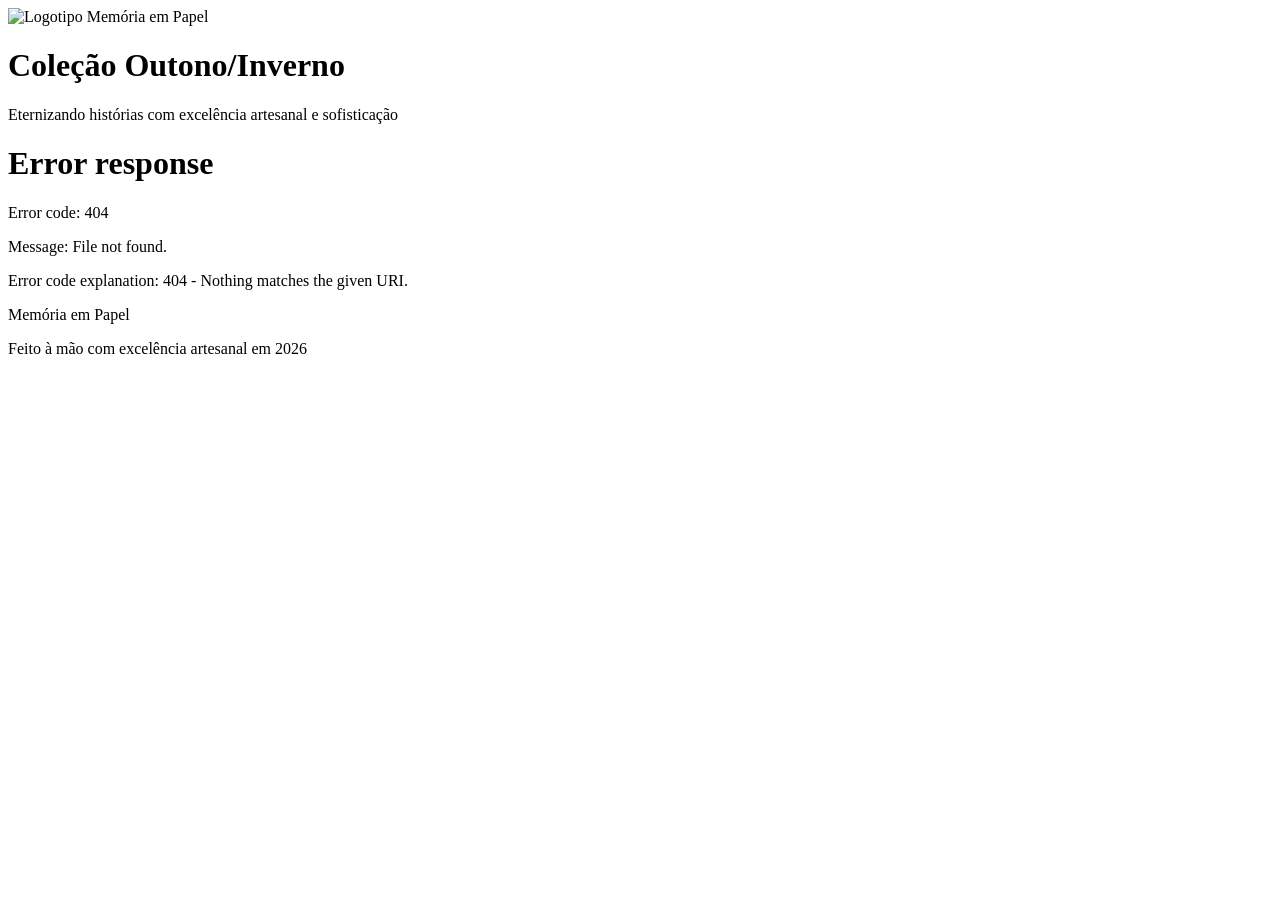
==== Index.html @ 8643e404 "Create Index.html" ====
<!DOCTYPE html>
<html lang="pt-BR">
<head>
  <meta charset="UTF-8">
  <meta name="viewport" content="width=device-width, initial-scale=1.0">
  <title>Catálogo Memória em Papel</title>
  <link rel="stylesheet" href="estilo.css">
</head>
<body>

    <div class="container_principal">

        <header class="cabecalho_catalogo">
            <img src="assets/marca/Logotipo.png" alt="Logotipo Memória em Papel" class="logo-img">
            <h1 class="titulo_cabecalho">Coleção Outono/Inverno</h1>
            <div class="divisor_cabecalho"></div>
            <p class="subtitulo_cabecalho">Eternizando histórias com excelência artesanal e sofisticação</p>
        </header>

        <main class="corpo_catalogo">
            <div id="album_animais"></div>
        </main>

        <footer class="rodape_catalogo">
            <p class="link_rodape">Memória em Papel</p>
            <p class="creditos_rodape">Feito à mão com excelência artesanal em 2026</p>
        </footer>

    </div>

    <script>
        fetch('produtos/album_animais.html')
            .then(res => res.text())
            .then(data => {
            document.getElementById('album_animais').innerHTML = data;
            });
    </script>
    <script>
        fetch('produtos/album_fazendinha.html')
            .then(res => res.text())
            .then(data => {
            document.getElementById('album_fazendinha').innerHTML = data;
            });
    </script>
    <script>
        // 1. OUVINTE GLOBAL DE CLIQUES
        // Ele escuta qualquer clique na página inteira.
        document.addEventListener('click', function(event) {
            
            // Verifica se o clique foi em uma seta (ou dentro dela)
            const seta = event.target.closest('.scroll-arrow');
            if (!seta) return; // Se não foi seta, ignora.

            // 2. ENCONTRAR O CARROSSEL CORRETO
            // A partir da seta, subimos até o container pai e descemos até o scroll.
            const carouselContainer = seta.closest('.carousel-container');
            if (!carouselContainer) return;

            const scrollContainer = carouselContainer.querySelector('.preview-scroll');
            if (!scrollContainer) return;

            // 3. EXECUTAR A ROLAGEM
            
            // Descobre a direção: Direita (1), Esquerda (-1)
            const direcao = seta.classList.contains('arrow-right') ? 1 : -1;
            
            // Descobre a largura de uma página (clientWidth pega a largura visível)
            const larguraPagina = scrollContainer.firstElementChild.clientWidth;
            
            // Calcula a nova posição
            const novaPosicao = scrollContainer.scrollLeft + (larguraPagina * direcao);
            
            // Rola suavemente
            scrollContainer.scrollTo({
                left: novaPosicao,
                behavior: 'smooth' // Animação
            });
        });

        // 2. FUNÇÃO GENÉRICA PARA CARREGAR PRODUTOS (FETCH)
        function carregarProduto(url, containerId) {
            fetch(url)
                .then(res => res.text())
                .then(data => {
                    const container = document.getElementById(containerId);
                    if (container) {
                        container.innerHTML = data;
                        // O ouvinte global acima cuidará dos cliques automaticamente.
                    }
                });
        }

        // 3. CARREGAR OS PRODUTOS
        carregarProduto('produtos/album_animais.html', 'album_animais');
        // Adicione outros quando criar os arquivos:
        // carregarProduto('produtos/album_fazendinha.html', 'album_fazendinha'); 
    </script>

</body>
</html>
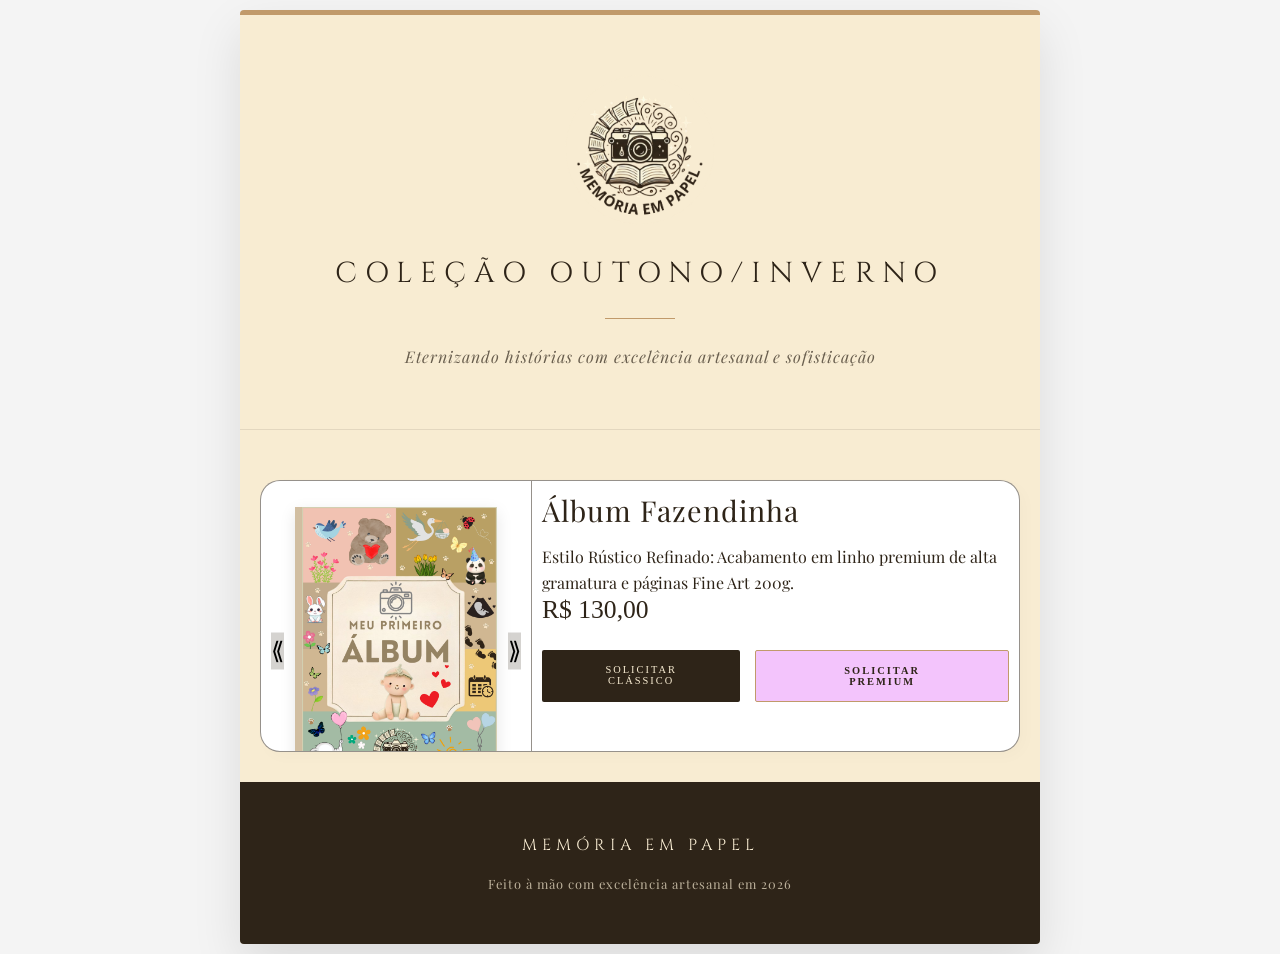
==== commit ec60e4fd: "Atualizacao" ====
--- a/Index.html
+++ b/Index.html
@@ -97,4 +97,4 @@
     </script>
 
 </body>
-</html>
+</html>
--- a/estilo.css
+++ b/estilo.css
@@ -0,0 +1,397 @@
+@import url('https://fonts.googleapis.com/css2?family=Cinzel:wght@400;600&family=Playfair+Display:ital,wght@0,400;0,600;1,400&display=swap');
+
+/* --- ESTILOS GERAIS --- */
+body {
+  margin: 0;
+  padding: 0;
+  /* FUNDO EXTERNO: Cinza muito claro para emoldurar o catálogo */
+  background-color: #F4F4F4;
+  font-family: 'Playfair Display', Georgia, serif;
+  -webkit-font-smoothing: antialiased;
+  -moz-osx-font-smoothing: grayscale;
+}
+
+/* --- CONTAINER PRINCIPAL --- */
+.container_principal {
+  max-width: 800px; /* Largura máxima maior para computadores */
+  width: 90%; /* Ocupa 90% da largura em telas menores que 800px */
+  margin: 10px auto; /* Centraliza horizontalmente e dá margem vertical */
+  padding: 0;
+  /* FUNDO DO CATÁLOGO: O Creme de Baunilha da marca */
+  background-color: #F8ECD2;
+  color: #2E2418;
+  box-shadow: 0 20px 50px rgba(0,0,0,0.1); /* Sombra para profundidade */
+  border-radius: 4px;
+  overflow: hidden;
+  border-top: 5px solid #C19A6B; /* Linha dourada no topo */
+}
+
+/* --- ESTILOS DE TEXTO E ELEMENTOS --- */
+h1, h2, h3 { 
+  margin: 0; 
+  font-weight: 400; 
+}
+
+p { 
+  margin: 0; 
+  font-weight: 300; 
+  line-height: 1.6; 
+}
+
+a { 
+  text-decoration: none; 
+  transition: background-color 0.3s ease, color 0.3s ease; 
+}
+
+/* --- CABEÇALHO (HEADER) --- */
+.cabecalho_catalogo {
+  text-align: center;
+  padding: 60px 20px;
+  border-bottom: 1px solid rgba(46, 36, 24, 0.1);
+}
+
+.logo-img {
+  max-width: 150px;
+  margin-bottom: 25px;
+  border-radius: 50%;
+}
+
+.titulo_cabecalho {
+  font-size: 1.8em;
+  text-transform: uppercase;
+  letter-spacing: 8px;
+  font-family: 'Cinzel', serif;
+}
+
+.divisor_cabecalho {
+  width: 70px;
+  height: 1px;
+  background: #C19A6B;
+  margin: 25px auto;
+}
+
+.subtitulo_cabecalho {
+  font-style: italic;
+  opacity: 0.7;
+  font-size: 1em;
+  letter-spacing: 1px;
+}
+
+/* --- ÁREA DE CONTEÚDO (MAIN) --- */
+.corpo_catalogo {
+  padding: 50px 20px 20px 20px;
+}
+
+/* --- CARD DE PRODUTO --- */
+.cartao_produto {
+  display: flex; /* Layout padrão em linha para computadores */
+  background: #FFF;
+  border: 1px solid rgba(46, 36, 24, 0.5);
+  border-radius: 20px;
+  overflow: hidden;
+  max-height: 350px;
+  box-shadow: 5px 5px 15px rgba(0,0,0,0.02);
+  margin: 0 0 10px 0; /* Margem inferior entre os cards */
+}
+
+.cartão_foto {
+  flex: 1; /* Ocupa uma parte proporcional */
+  background: #E8DCC4;
+  display: flex;
+  align-items: center;
+  justify-content: center;
+  border-right: 1px solid rgba(46, 36, 24, 0.1);
+  padding: 20px;
+}
+
+.cartão_foto img {
+/*  width: 100%;
+  height: 100%;
+  object-fit: cover; 
+  object-position: center; */
+
+/* Forçamos a imagem a ocupar no máximo 100% da largura e altura do container,
+     mas ela pode ser menor se necessário para manter a proporção. */
+  max-width: 100%;
+  max-height: 100%;
+  
+  /* ESTA É A PROPRIEDADE CHAVE: 
+     Ela diz à imagem: "Fique o maior que puder dentro do container,
+     mas mostre-se INTEIRA. Se sobrar espaço, tudo bem, mas NÃO me corte
+     e NÃO mude minha proporção". */
+  object-fit: contain; 
+  
+  /* Garante que a foto fique centralizada */
+  display: block;
+}
+
+.cartao-informacao {
+  flex: 1.8; /* Ocupa mais espaço que a foto */
+  padding: 10px;
+  display: flex;
+  flex-direction: column;
+  justify-content: space-between;
+}
+
+.nome_produto {
+  font-size: 1.8em;
+  color: #2E2418;
+  letter-spacing: 1px;
+  margin-bottom: 15px;
+}
+
+descricao_produto {
+  font-size: 0.95em;
+  color: #4a3f35;
+  margin-bottom: 20px;
+}
+
+.preco_produto {
+  font-size: 1.6em;
+  color: #2E2418;
+  font-family: 'Georgia', serif;
+  margin-bottom: 25px;
+}
+
+/* --- BOTÕES --- */
+.botao_selecao {
+  display: flex;
+  gap: 15px;
+  margin-bottom: 30px;
+}
+
+.btn-classic {
+  flex: 1;
+  display: inline-block;
+  padding: 14px 10px;
+  background-color: #2E2418;
+  color: #F8ECD2;
+  font-size: 0.65em;
+  letter-spacing: 2px;
+  text-transform: uppercase;
+  text-align: center;
+  font-family: 'Georgia', serif;
+  border-radius: 2px;
+}
+
+.btn-classic:hover {
+  background-color: #4a3f35;
+}
+
+.btn-premium {
+  flex: 1.3;
+  display: inline-block;
+  padding: 14px 10px;
+  background-color: #F3C4FC; /* Cor Malva para destaque profissional */
+  color: #2E2418;
+  font-size: 0.65em;
+  letter-spacing: 2px;
+  font-weight: 600;
+  text-transform: uppercase;
+  text-align: center;
+  font-family: 'Georgia', serif;
+  border-radius: 2px;
+  border: 1px solid #C19A6B; /* Borda dourada sutil */
+}
+
+.btn-premium:hover {
+  background-color: #f7dfff;
+}
+
+/* --- PREVIEW INTERNO --- */
+.secao_paginas {
+  margin-top: 20px;
+  border-top: 1px solid rgba(46, 36, 24, 0.08);
+  padding-top: 20px;
+}
+
+.titulo_secao_paginas {
+  font-size: 0.65em;
+  text-transform: uppercase;
+  letter-spacing: 4px;
+  margin-bottom: 15px;
+  opacity: 0.6;
+  text-align: center;
+}
+
+.preview-section {
+  max-width: 250px;
+  max-height: 250px;
+  padding: 10px;
+  border-right-style: solid;
+  border-right-color: rgba(46, 36, 24, 0.5);
+  border-right-width: thin;
+}
+/* CONTAINER DO CARROSSEL */
+.carousel-container {
+  position: relative;
+  display: flex;
+  align-items: center;
+  justify-content: center;
+}
+
+/* O SCROLL COM 'SNAP' */
+.preview-scroll {
+  display: flex;
+  overflow-x: auto;
+  gap: 0; /* Removido o gap para o snap ser exato */
+  padding-bottom: 5px;
+  border-left: #2E2418;
+  
+  /* MÁGICA DO SNAP: Faz o scroll grudar nas páginas */
+  scroll-snap-type: x mandatory; 
+  scroll-behavior: smooth;
+  
+  -ms-overflow-style: none;
+  scrollbar-width: none;
+}
+
+.preview-scroll::-webkit-scrollbar {
+  display: none;
+}
+
+/* CADA ITEM DA PÁGINA */
+.page-item {
+  min-width: 100%; /* Ocupa a largura total do container do card */
+  display: flex;
+  justify-content: center;
+  align-items: center;
+  
+  /* Diz para o container grudar aqui */
+  scroll-snap-align: start; 
+  scroll-snap-stop: always;
+}
+
+.page-item img {
+  max-width: 90%;
+  max-height: 90%;
+  object-fit: contain; /* Garante que não corte a página interna */
+  box-shadow: 0 5px 15px rgba(0,0,0,0.1);
+  background: white;
+}
+
+/* ÍCONES DE SETAS */
+.scroll-arrow {
+  position: absolute;
+  top: 50%;
+  transform: translateY(-50%);
+  font-size: 24px;
+  color: black;
+  background-color: rgba(46, 36, 24, 0.2);
+  cursor: pointer; /* Garante que o cursor de mão apareça */
+  /* pointer-events: none;  <-- LINHA REMOVIDA PARA PERMITIR O CLIQUE */
+  z-index: 10;
+  transition: opacity 0.3s;
+  padding-bottom: 5px;
+}
+
+.arrow-left { left: 0; }
+.arrow-right { right: 0; }
+
+.carousel-container:hover .scroll-arrow {
+  opacity: 0.8;
+}
+
+/* LEGENDA DE AJUDA */
+.scroll-hint {
+  font-size: 0.6em;
+  text-transform: uppercase;
+  letter-spacing: 2px;
+  margin-top: 10px;
+  opacity: 0.5;
+  text-align: center;
+}
+
+.scroll_secao_paginas {
+  display: flex;
+  overflow-x: auto;
+  gap: 15px;
+  padding-bottom: 10px;
+  scrollbar-width: thin; /* Para Firefox */
+}
+
+/* Esconde a barra de rolagem horizontal no Chrome/Safari para um visual cleaner */
+.scroll_secao_paginas::-webkit-scrollbar {
+  height: 6px;
+}
+
+.scroll_secao_paginas::-webkit-scrollbar-thumb {
+  background-color: rgba(46, 36, 24, 0.2);
+  border-radius: 3px;
+}
+
+.scroll_secao_paginas {
+  -ms-overflow-style: none; /* Para IE/Edge antigo */
+}
+
+.pagina_secao_paginas {
+  min-width: 100px;
+  height: 125px;
+  background: white;
+  border: 1px solid rgba(46, 36, 24, 0.1);
+}
+
+/* --- RODAPÉ (FOOTER) --- */
+.rodape_catalogo {
+  background-color: #2E2418;
+  color: #F8ECD2;
+  padding: 50px 20px;
+  text-align: center;
+  border-top: 1px solid rgba(46, 36, 24, 0.3);
+}
+
+.link_rodape {
+  margin: 0;
+  font-size: 1em;
+  letter-spacing: 5px;
+  text-transform: uppercase;
+  font-family: 'Cinzel', serif;
+}
+
+.creditos_rodape {
+  margin: 15px 0 0;
+  font-size: 0.8em;
+  opacity: 0.7;
+  letter-spacing: 1px;
+}
+
+/* --- RESPONSIVIDADE (MEDIA QUERIES) --- */
+@media (max-width: 768px) {
+  /* Ajustes para tablets e celulares grandes */
+  .cartao-informacao { padding: 30px; }
+  .container_principal { margin: 20px auto; width: 95%; }
+}
+
+@media (max-width: 576px) {
+  /* Ajustes específicos para celulares */
+  .cabecalho_catalogo { padding: 40px 15px; }
+  
+  .cartao_produto {
+    flex-direction: column; /* Empilha a foto sobre as informações */
+    min-height: auto;
+  }
+
+  .cartão_foto {
+    border-right: none;
+    border-bottom: 1px solid rgba(46, 36, 24, 0.1);
+    padding: 40px 20px; /* Mais preenchimento na foto empilhada */
+  }
+
+  .cartao-informacao {
+    padding: 30px 20px; /* Menor preenchimento lateral nas informações */
+  }
+
+  .nome_produto { font-size: 1.5em; }
+  .preco_produto { font-size: 1.4em; }
+
+  .botao_selecao {
+    flex-direction: column; /* Empilha os botões */
+    gap: 10px;
+  }
+
+  .btn-classic, .btn-premium {
+    width: 100%; /* Botões ocupam a largura total */
+    padding: 15px 10px; /* Ajuste no preenchimento do botão */
+    box-sizing: border-box;
+  }
+}
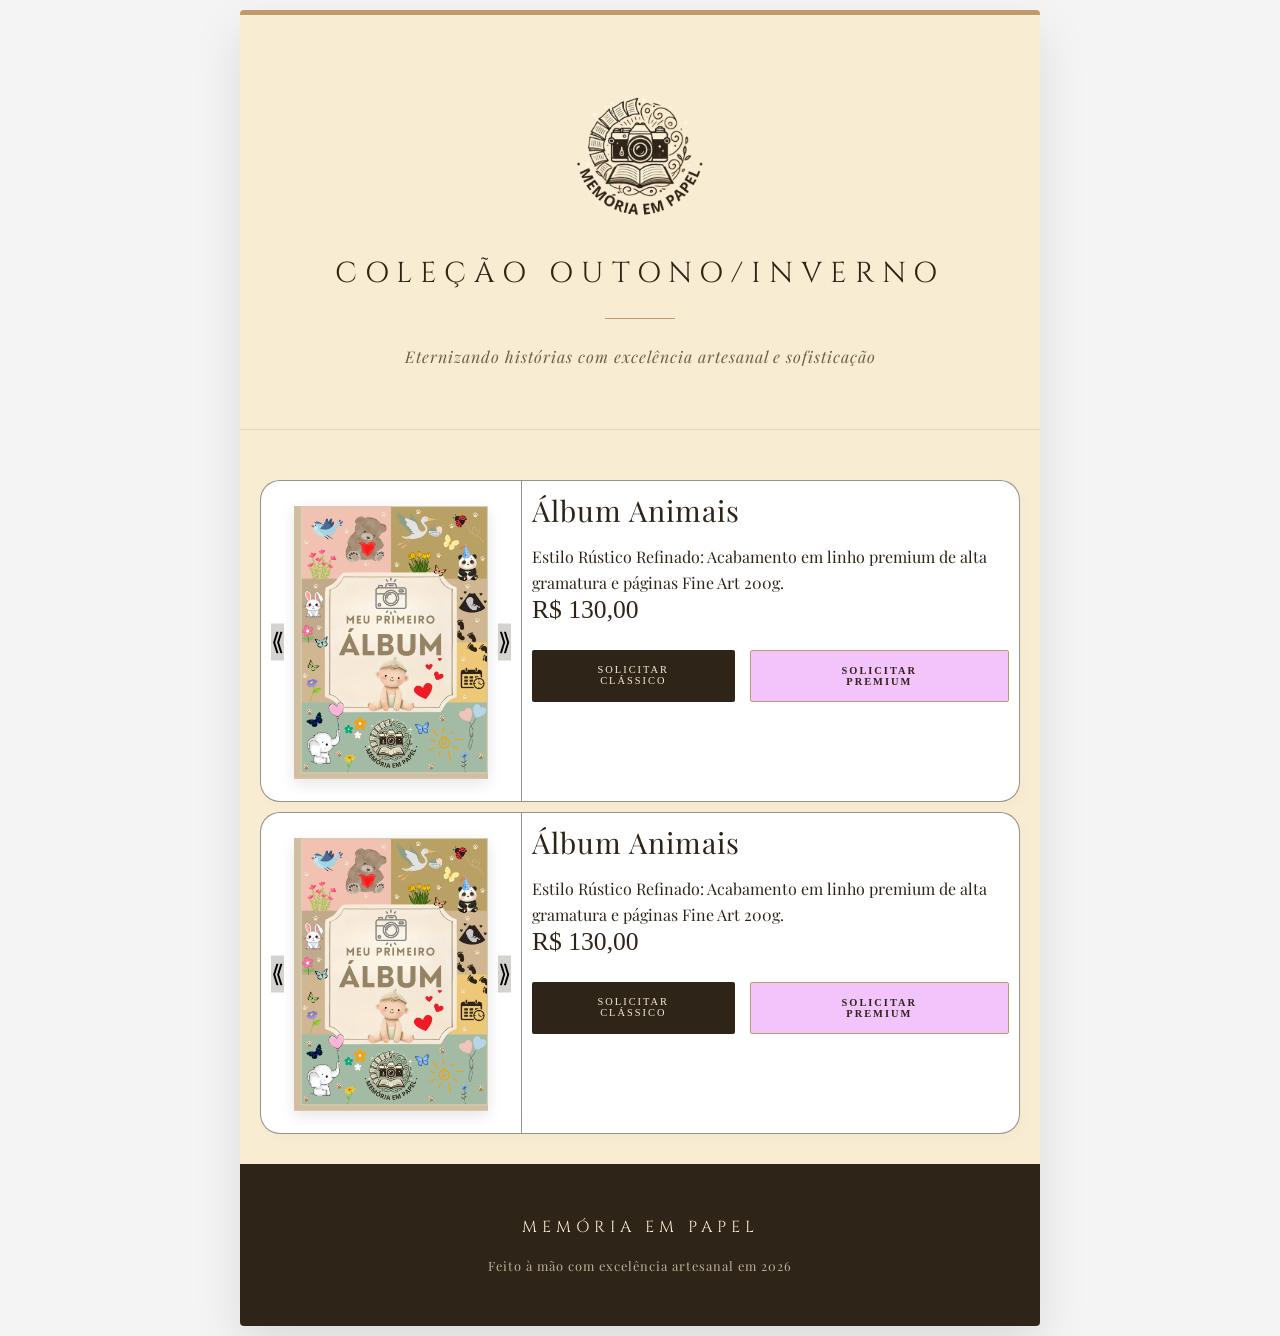
==== commit 969f64be: "Atualizacao" ====
--- a/Index.html
+++ b/Index.html
@@ -19,6 +19,7 @@
 
         <main class="corpo_catalogo">
             <div id="album_animais"></div>
+            <div id="album_animais2"></div>
         </main>
 
         <footer class="rodape_catalogo">
@@ -34,12 +35,10 @@
             .then(data => {
             document.getElementById('album_animais').innerHTML = data;
             });
-    </script>
-    <script>
-        fetch('produtos/album_fazendinha.html')
+                fetch('produtos/album_animais.html')
             .then(res => res.text())
             .then(data => {
-            document.getElementById('album_fazendinha').innerHTML = data;
+            document.getElementById('album_animais2').innerHTML = data;
             });
     </script>
     <script>
--- a/estilo.css
+++ b/estilo.css
@@ -215,8 +215,8 @@
 }
 
 .preview-section {
-  max-width: 250px;
-  max-height: 250px;
+  max-width: 240px;
+  max-height: 300px;
   padding: 10px;
   border-right-style: solid;
   border-right-color: rgba(46, 36, 24, 0.5);
@@ -235,7 +235,7 @@
   display: flex;
   overflow-x: auto;
   gap: 0; /* Removido o gap para o snap ser exato */
-  padding-bottom: 5px;
+  padding-bottom: 0px;
   border-left: #2E2418;
   
   /* MÁGICA DO SNAP: Faz o scroll grudar nas páginas */
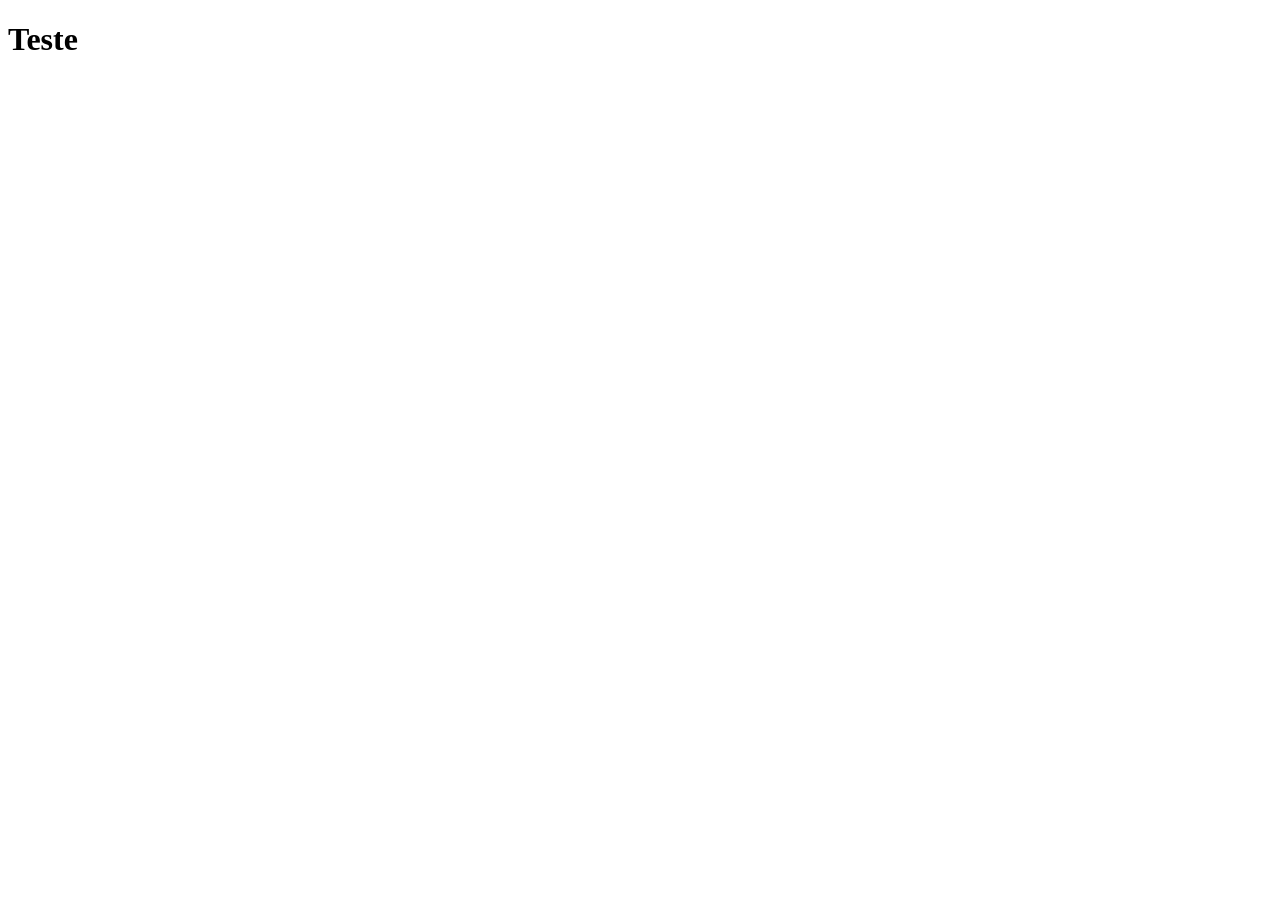
==== commit ef946047: "Atualizacao" ====
--- a/Index.html
+++ b/Index.html
@@ -1,99 +1,11 @@
 <!DOCTYPE html>
-<html lang="pt-BR">
+<html lang="en">
 <head>
-  <meta charset="UTF-8">
-  <meta name="viewport" content="width=device-width, initial-scale=1.0">
-  <title>Catálogo Memória em Papel</title>
-  <link rel="stylesheet" href="estilo.css">
+    <meta charset="UTF-8">
+    <meta name="viewport" content="width=device-width, initial-scale=1.0">
+    <title>Document</title>
 </head>
 <body>
-
-    <div class="container_principal">
-
-        <header class="cabecalho_catalogo">
-            <img src="assets/marca/Logotipo.png" alt="Logotipo Memória em Papel" class="logo-img">
-            <h1 class="titulo_cabecalho">Coleção Outono/Inverno</h1>
-            <div class="divisor_cabecalho"></div>
-            <p class="subtitulo_cabecalho">Eternizando histórias com excelência artesanal e sofisticação</p>
-        </header>
-
-        <main class="corpo_catalogo">
-            <div id="album_animais"></div>
-            <div id="album_animais2"></div>
-        </main>
-
-        <footer class="rodape_catalogo">
-            <p class="link_rodape">Memória em Papel</p>
-            <p class="creditos_rodape">Feito à mão com excelência artesanal em 2026</p>
-        </footer>
-
-    </div>
-
-    <script>
-        fetch('produtos/album_animais.html')
-            .then(res => res.text())
-            .then(data => {
-            document.getElementById('album_animais').innerHTML = data;
-            });
-                fetch('produtos/album_animais.html')
-            .then(res => res.text())
-            .then(data => {
-            document.getElementById('album_animais2').innerHTML = data;
-            });
-    </script>
-    <script>
-        // 1. OUVINTE GLOBAL DE CLIQUES
-        // Ele escuta qualquer clique na página inteira.
-        document.addEventListener('click', function(event) {
-            
-            // Verifica se o clique foi em uma seta (ou dentro dela)
-            const seta = event.target.closest('.scroll-arrow');
-            if (!seta) return; // Se não foi seta, ignora.
-
-            // 2. ENCONTRAR O CARROSSEL CORRETO
-            // A partir da seta, subimos até o container pai e descemos até o scroll.
-            const carouselContainer = seta.closest('.carousel-container');
-            if (!carouselContainer) return;
-
-            const scrollContainer = carouselContainer.querySelector('.preview-scroll');
-            if (!scrollContainer) return;
-
-            // 3. EXECUTAR A ROLAGEM
-            
-            // Descobre a direção: Direita (1), Esquerda (-1)
-            const direcao = seta.classList.contains('arrow-right') ? 1 : -1;
-            
-            // Descobre a largura de uma página (clientWidth pega a largura visível)
-            const larguraPagina = scrollContainer.firstElementChild.clientWidth;
-            
-            // Calcula a nova posição
-            const novaPosicao = scrollContainer.scrollLeft + (larguraPagina * direcao);
-            
-            // Rola suavemente
-            scrollContainer.scrollTo({
-                left: novaPosicao,
-                behavior: 'smooth' // Animação
-            });
-        });
-
-        // 2. FUNÇÃO GENÉRICA PARA CARREGAR PRODUTOS (FETCH)
-        function carregarProduto(url, containerId) {
-            fetch(url)
-                .then(res => res.text())
-                .then(data => {
-                    const container = document.getElementById(containerId);
-                    if (container) {
-                        container.innerHTML = data;
-                        // O ouvinte global acima cuidará dos cliques automaticamente.
-                    }
-                });
-        }
-
-        // 3. CARREGAR OS PRODUTOS
-        carregarProduto('produtos/album_animais.html', 'album_animais');
-        // Adicione outros quando criar os arquivos:
-        // carregarProduto('produtos/album_fazendinha.html', 'album_fazendinha'); 
-    </script>
-
+    <h1>Teste</h1>
 </body>
 </html>
